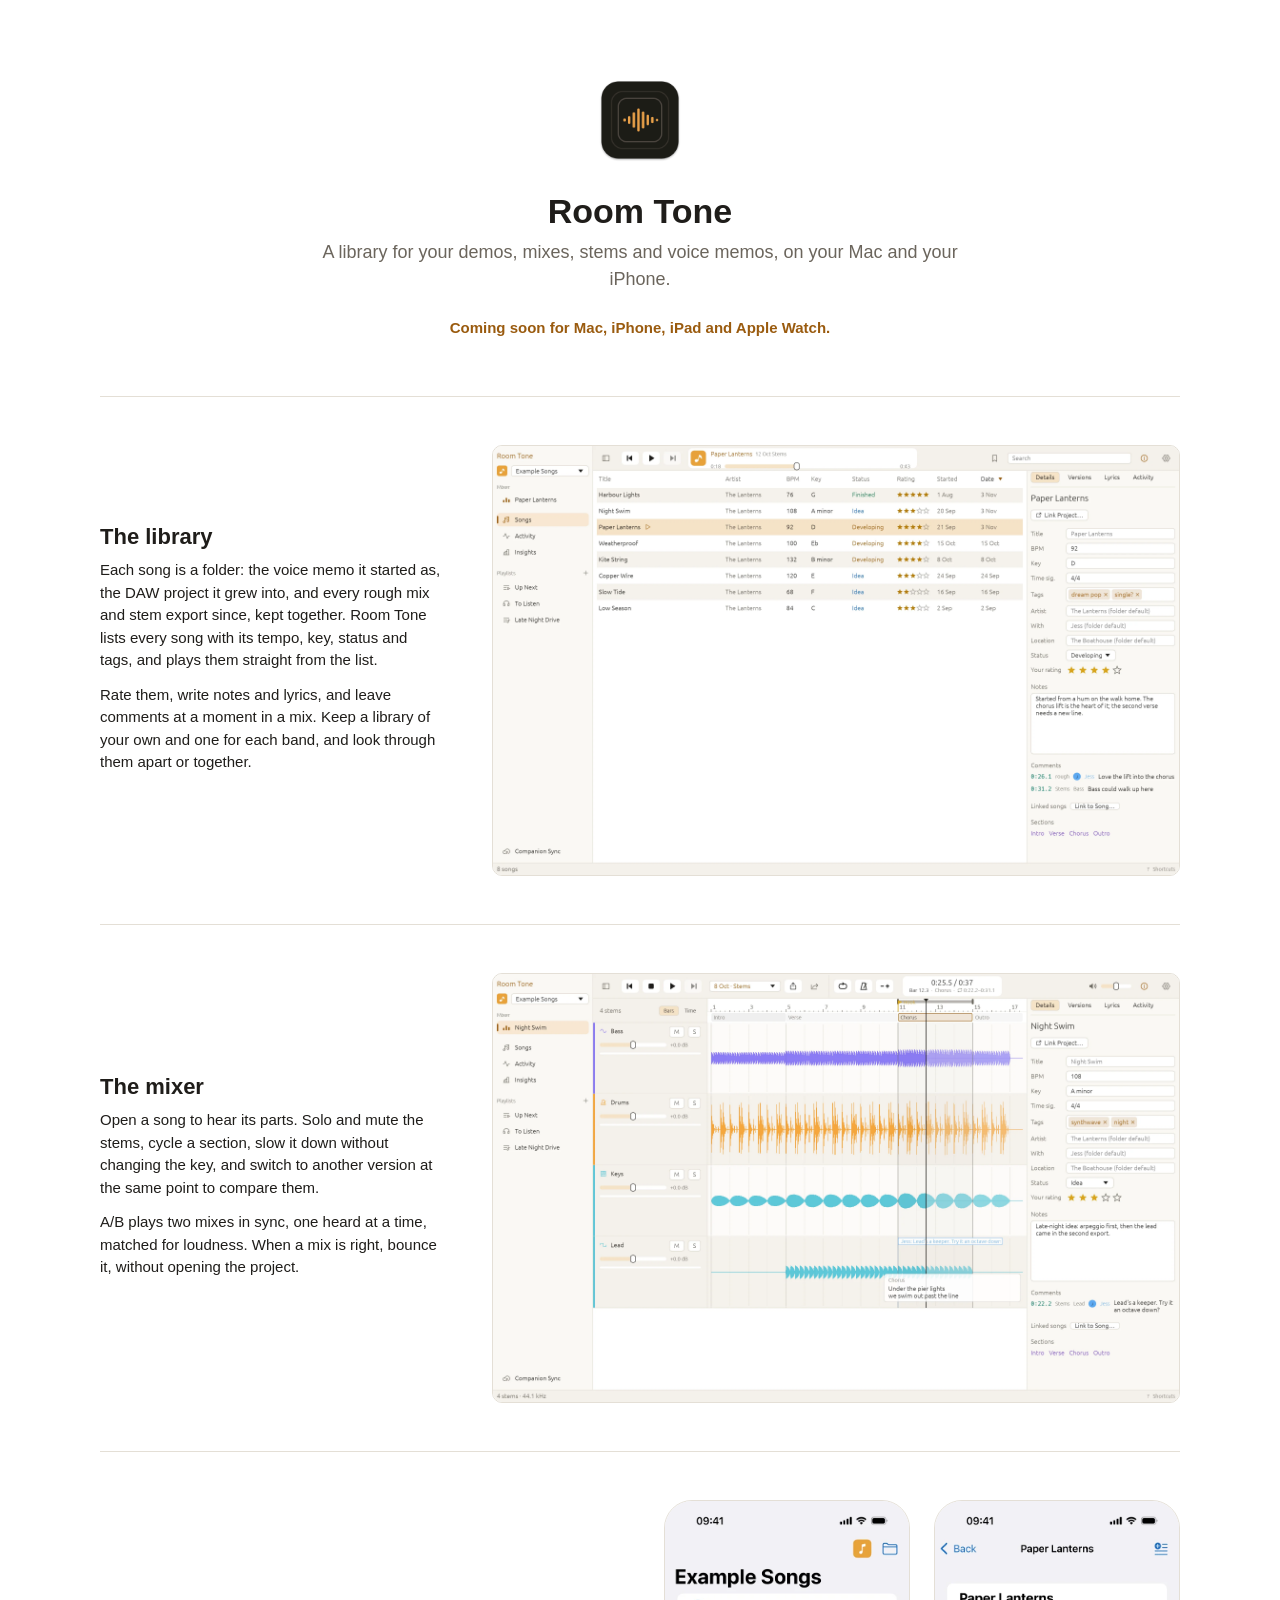
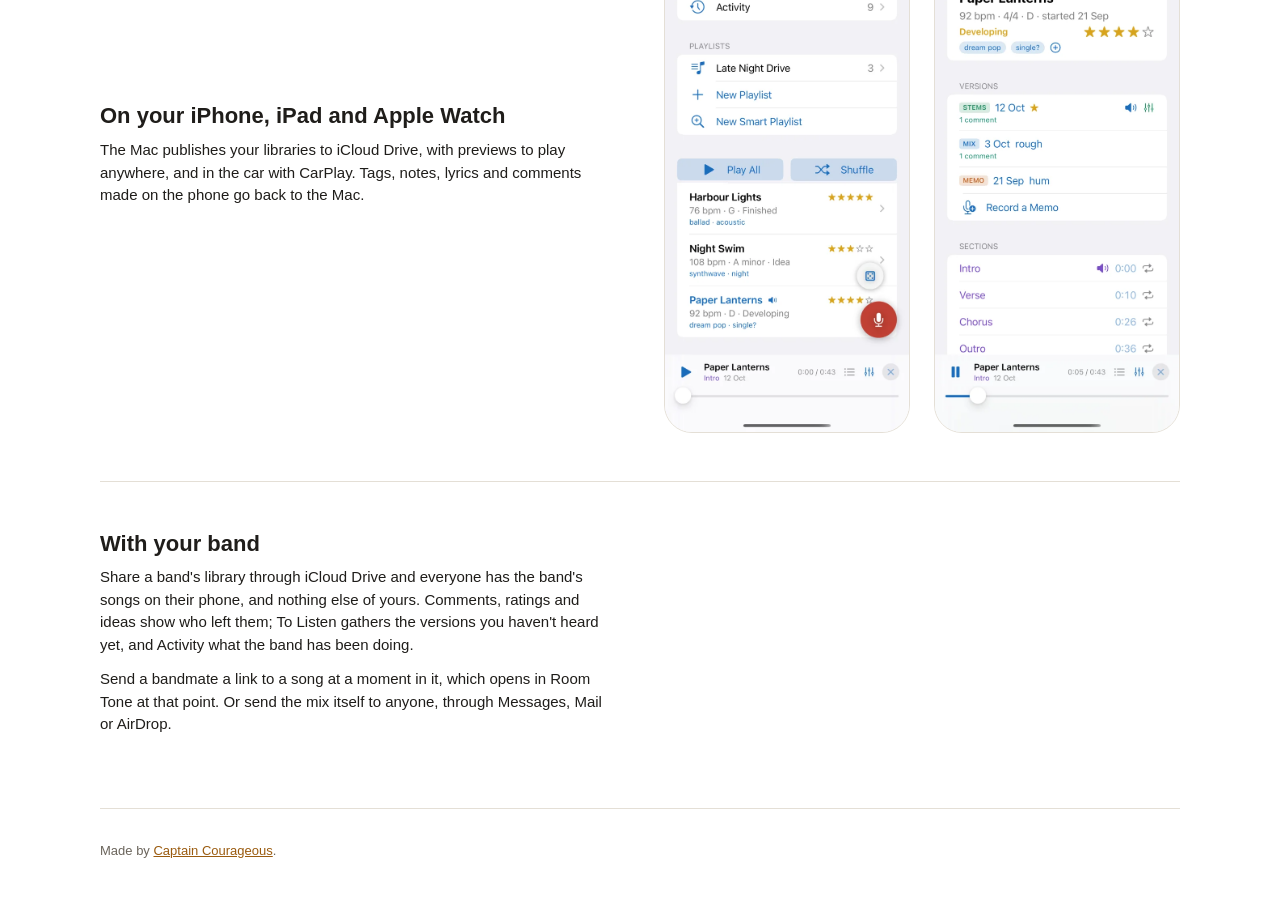
==== index.html @ 8791f187 "The home page's head without the merge's conflict markers Co-Authored-By: Claude Opus 5.5 (1M contex" ====
<!doctype html>
<html lang="en-GB">
<head>
  <meta charset="utf-8">
  <meta name="viewport" content="width=device-width, initial-scale=1">
  <title>Room Tone</title>
  <meta name="description" content="A library for your demos, mixes, stems and voice memos, on your Mac and your iPhone.">
  <meta property="og:title" content="Room Tone">
  <meta property="og:description" content="A library for your demos, mixes, stems and voice memos, on your Mac and your iPhone.">
  <meta property="og:image" content="https://roomtone.cloud/icon.png">
  <meta property="og:url" content="https://roomtone.cloud/">
  <link rel="icon" href="icon.png">
  <link rel="stylesheet" href="style.css">
</head>
<body class="home">
  <header class="intro">
    <img class="icon" src="icon.png" alt="" width="96" height="96">
    <h1>Room Tone</h1>
    <p class="lead">A library for your demos, mixes, stems and voice memos, on your Mac and your iPhone.</p>
    <p class="soon">Coming soon for Mac, iPhone, iPad and Apple Watch.</p>
  </header>

  <main>
    <section class="feature wide">
      <div class="words">
        <h2>The library</h2>
        <p>Each song is a folder: the voice memo it started as, the DAW project it grew into, and every rough mix and stem export since, kept together. Room Tone lists every song with its tempo, key, status and tags, and plays them straight from the list.</p>
        <p>Rate them, write notes and lyrics, and leave comments at a moment in a mix. Keep a library of your own and one for each band, and look through them apart or together.</p>
      </div>
      <figure class="shot mac">
        <picture>
          <source srcset="images/mac-library-dark.webp" media="(prefers-color-scheme: dark)">
          <img src="images/mac-library-light.webp" alt="The library: songs with their tempo, key, status and tags, and the one playing below." width="2880" height="1800" loading="lazy">
        </picture>
      </figure>
    </section>

    <section class="feature wide">
      <div class="words">
        <h2>The mixer</h2>
        <p>Open a song to hear its parts. Solo and mute the stems, cycle a section, slow it down without changing the key, and switch to another version at the same point to compare them.</p>
        <p>A/B plays two mixes in sync, one heard at a time, matched for loudness. When a mix is right, bounce it, without opening the project.</p>
      </div>
      <figure class="shot mac">
        <picture>
          <source srcset="images/mac-mixer-dark.webp" media="(prefers-color-scheme: dark)">
          <img src="images/mac-mixer-light.webp" alt="The mixer: a song's stems as waveforms, with their levels, mutes and solos." width="2880" height="1800" loading="lazy">
        </picture>
      </figure>
    </section>

    <section class="feature">
      <div class="words">
        <h2>On your iPhone, iPad and Apple Watch</h2>
        <p>The Mac publishes your libraries to iCloud Drive, with previews to play anywhere, and in the car with CarPlay. Tags, notes, lyrics and comments made on the phone go back to the Mac.</p>
      </div>
      <figure class="shot phones">
        <picture>
          <source srcset="images/iphone-library-dark.webp" media="(prefers-color-scheme: dark)">
          <img src="images/iphone-library-light.webp" alt="The library on the iPhone: songs with their tempo, key, status and rating, and a playlist." width="603" height="1311" loading="lazy">
        </picture>
        <picture>
          <source srcset="images/iphone-song-dark.webp" media="(prefers-color-scheme: dark)">
          <img src="images/iphone-song-light.webp" alt="A song on the iPhone: its versions, lyrics and sections, with one playing." width="603" height="1311" loading="lazy">
        </picture>
      </figure>
    </section>

    <section class="feature">
      <div class="words">
        <h2>With your band</h2>
        <p>Share a band's library through iCloud Drive and everyone has the band's songs on their phone, and nothing else of yours. Comments, ratings and ideas show who left them; To Listen gathers the versions you haven't heard yet, and Activity what the band has been doing.</p>
        <p>Send a bandmate a link to a song at a moment in it, which opens in Room Tone at that point. Or send the mix itself to anyone, through Messages, Mail or AirDrop.</p>
      </div>
    </section>
  </main>

  <footer>
    <p>Made by <a href="https://captaincourageous.co.uk">Captain Courageous</a>.</p>
  </footer>
</body>
</html>
---- style.css ----
/* Room Tone's own colours: Studio in the dark, Paper in the light. */
:root {
  --bg: #ffffff;
  --panel: #f4f1ec;
  --line: #e4dfd6;
  --text: #1f1d1a;
  --text-dim: #6b655c;
  --accent: #9a5b0f;
  --on-accent: #ffffff;
  color-scheme: light dark;
}
@media (prefers-color-scheme: dark) {
  :root {
    --bg: #171613;
    --panel: #1f1d1a;
    --line: #2e2b26;
    --text: #f3efe8;
    --text-dim: #a39c90;
    --accent: #e8a04a;
    --on-accent: #1a1713;
  }
}
* { box-sizing: border-box; }
body {
  margin: 0;
  background: var(--bg);
  color: var(--text);
  font: 15px/1.5 -apple-system, BlinkMacSystemFont, "Helvetica Neue", sans-serif;
}
a { color: var(--accent); }
a:focus-visible { outline: 2px solid var(--text); outline-offset: 3px; border-radius: 4px; }
.open {
  display: inline-block;
  margin: 20px 0 12px;
  padding: 10px 22px;
  border-radius: 10px;
  background: var(--accent);
  color: var(--on-accent);
  font-weight: 600;
  text-decoration: none;
}

/* The song page, where share links land: one card in the middle. */
body.link {
  min-height: 100vh;
  display: grid;
  place-items: center;
  padding: 24px 16px;
}
.link main { max-width: 420px; text-align: center; }
.link img { width: 72px; height: 72px; border-radius: 16px; }
.link h1 { font-size: 22px; font-weight: 600; margin: 16px 0 4px; }
.link p { margin: 0 0 4px; color: var(--text-dim); }

/* The home page. */
.home { padding: 0 16px; }
.intro {
  max-width: 640px;
  margin: 0 auto;
  padding: 72px 0 56px;
  text-align: center;
}
.icon { width: 96px; height: 96px; border-radius: 21px; }
.intro h1 { font-size: 34px; line-height: 1.2; font-weight: 600; margin: 16px 0 8px; }
.lead { font-size: 18px; color: var(--text-dim); margin: 0; }
.soon { margin: 24px 0 0; font-weight: 600; color: var(--accent); }

main { max-width: 1080px; margin: 0 auto; }
.feature {
  display: grid;
  gap: 24px 48px;
  padding: 48px 0;
  border-top: 1px solid var(--line);
}
.feature h2 { font-size: 22px; line-height: 1.3; font-weight: 600; margin: 0 0 8px; }
.feature p { margin: 0 0 12px; max-width: 34em; }
.shot { margin: 0; }
.shot img { display: block; width: 100%; height: auto; }
.mac img { border-radius: 10px; border: 1px solid var(--line); }
.phones { display: flex; justify-content: center; gap: 24px; }
.phones picture { flex: 0 1 260px; }
.phones img { border-radius: 28px; border: 1px solid var(--line); }
@media (min-width: 820px) {
  .feature { grid-template-columns: 1fr 2fr; align-items: center; }
  .feature:not(.wide) { grid-template-columns: 1fr 1fr; }
  .feature .words { padding-bottom: 12px; }
}

footer {
  max-width: 1080px;
  margin: 0 auto;
  padding: 32px 0 48px;
  border-top: 1px solid var(--line);
  font-size: 13px;
  color: var(--text-dim);
}
footer p { margin: 0; }
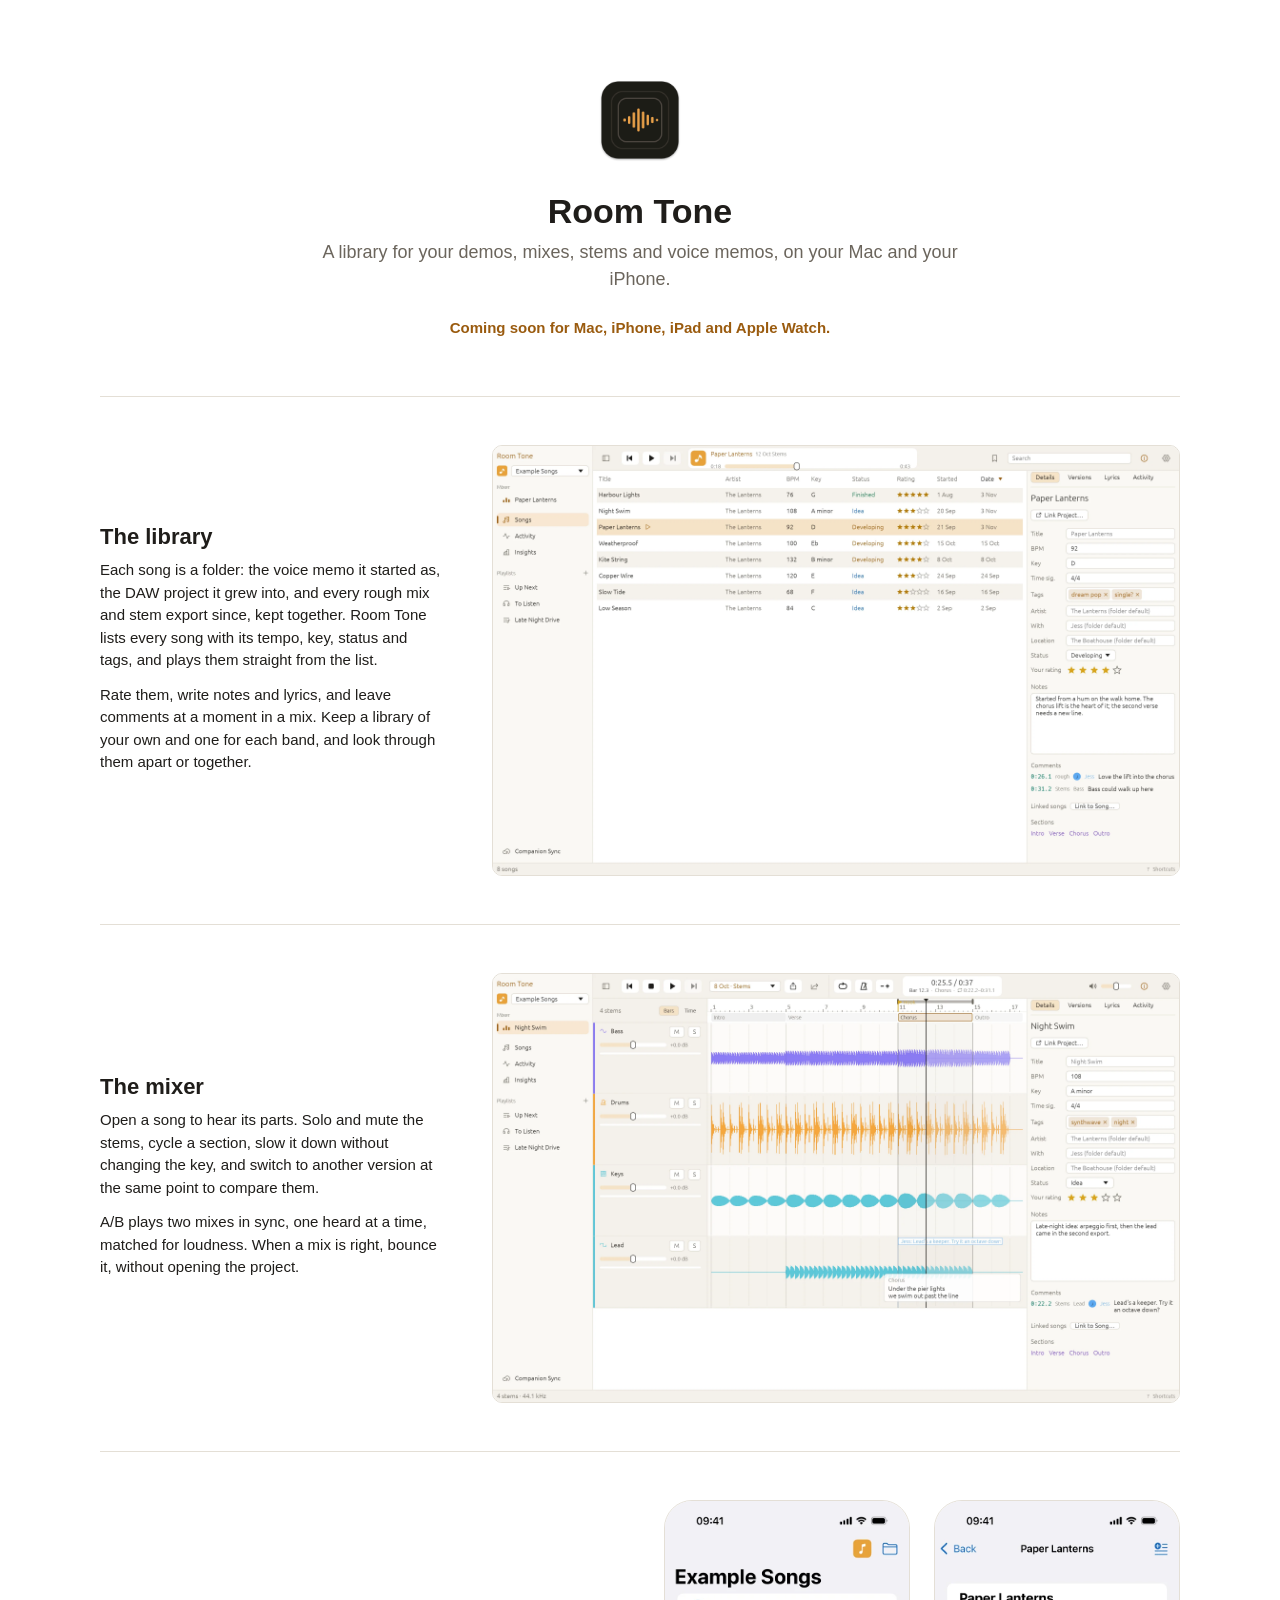
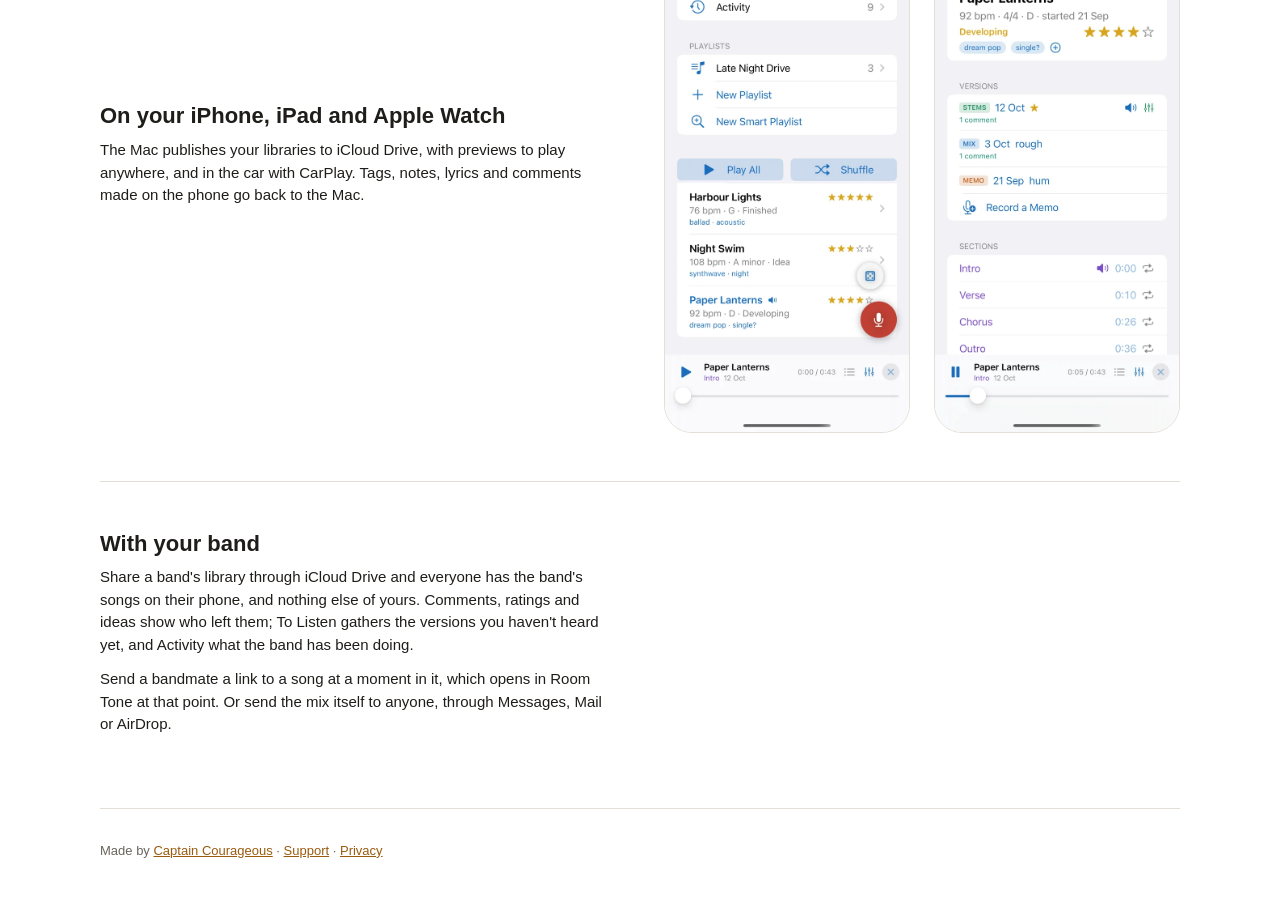
==== commit 910cc5aa: "Privacy and support pages, for App Store Connect, linked from every page App Store Connect asks for " ====
--- a/index.html
+++ b/index.html
@@ -10,7 +10,7 @@
   <meta property="og:image" content="https://roomtone.cloud/icon.png">
   <meta property="og:url" content="https://roomtone.cloud/">
   <link rel="icon" href="icon.png">
-  <link rel="stylesheet" href="style.css">
+  <link rel="stylesheet" href="style.css?3">
 </head>
 <body class="home">
   <header class="intro">
@@ -76,7 +76,7 @@
   </main>
 
   <footer>
-    <p>Made by <a href="https://captaincourageous.co.uk">Captain Courageous</a>.</p>
+    <p>Made by <a href="https://captaincourageous.co.uk">Captain Courageous</a> · <a href="/support">Support</a> · <a href="/privacy">Privacy</a></p>
   </footer>
 </body>
 </html>
--- a/style.css
+++ b/style.css
@@ -51,6 +51,7 @@
 .link img { width: 72px; height: 72px; border-radius: 16px; }
 .link h1 { font-size: 22px; font-weight: 600; margin: 16px 0 4px; }
 .link p { margin: 0 0 4px; color: var(--text-dim); }
+.link .links { margin-top: 24px; font-size: 13px; }
 
 /* The home page. */
 .home { padding: 0 16px; }
@@ -86,6 +87,27 @@
   .feature .words { padding-bottom: 12px; }
 }
 
+/* Pages of text: privacy and support. */
+.page {
+  max-width: 640px;
+  margin: 0 auto;
+  padding: 48px 0 24px;
+}
+.icon.small { width: 48px; height: 48px; border-radius: 11px; }
+.page h1 { font-size: 34px; line-height: 1.2; font-weight: 600; margin: 16px 0 8px; }
+.dim { color: var(--text-dim); margin: 0; }
+.prose { max-width: 640px; padding-bottom: 48px; }
+.prose h2 { font-size: 18px; line-height: 1.3; font-weight: 600; margin: 32px 0 8px; }
+.prose p, .prose ul { margin: 0 0 12px; }
+.prose ul { padding-left: 20px; }
+.prose li { margin-bottom: 6px; }
+.prose code {
+  font: 13px ui-monospace, SFMono-Regular, Menlo, monospace;
+  background: var(--panel);
+  padding: 1px 5px;
+  border-radius: 4px;
+}
+
 footer {
   max-width: 1080px;
   margin: 0 auto;
@@ -95,3 +117,4 @@
   color: var(--text-dim);
 }
 footer p { margin: 0; }
+.prose + footer { max-width: 640px; }
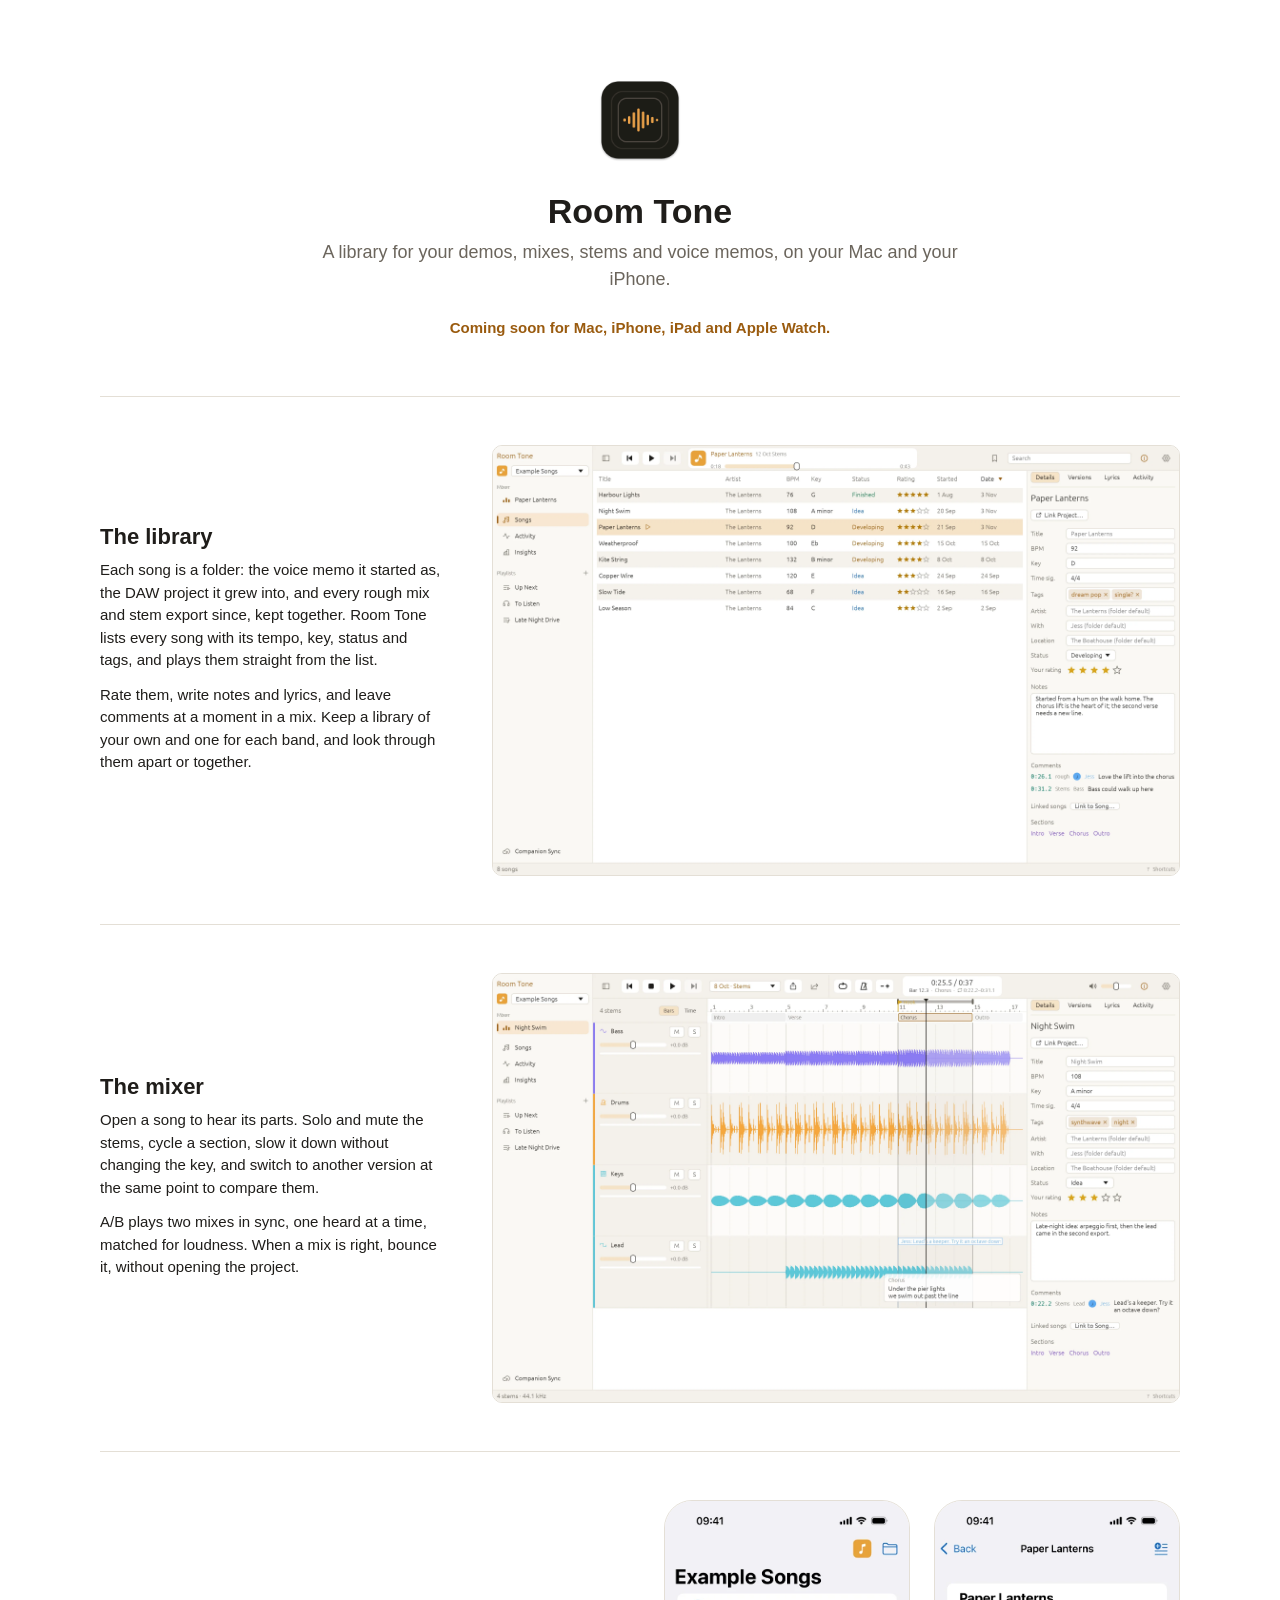
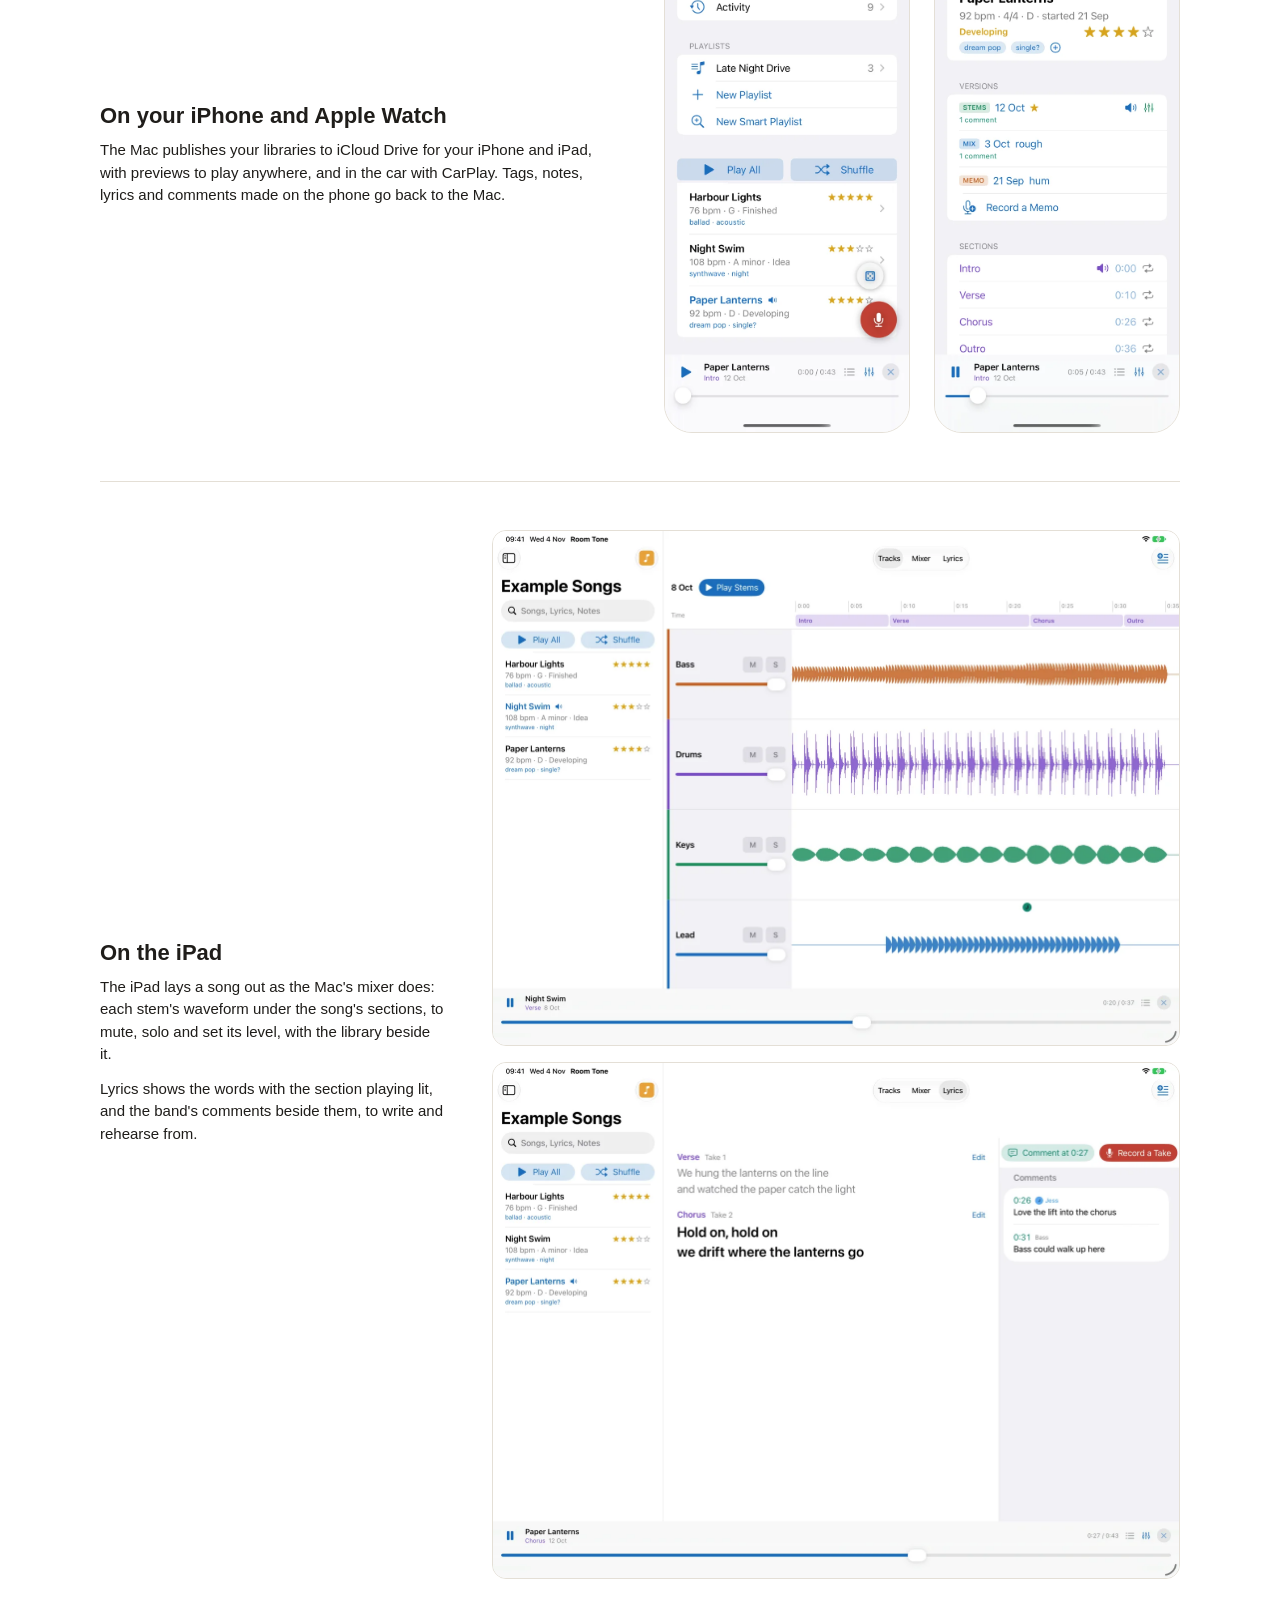
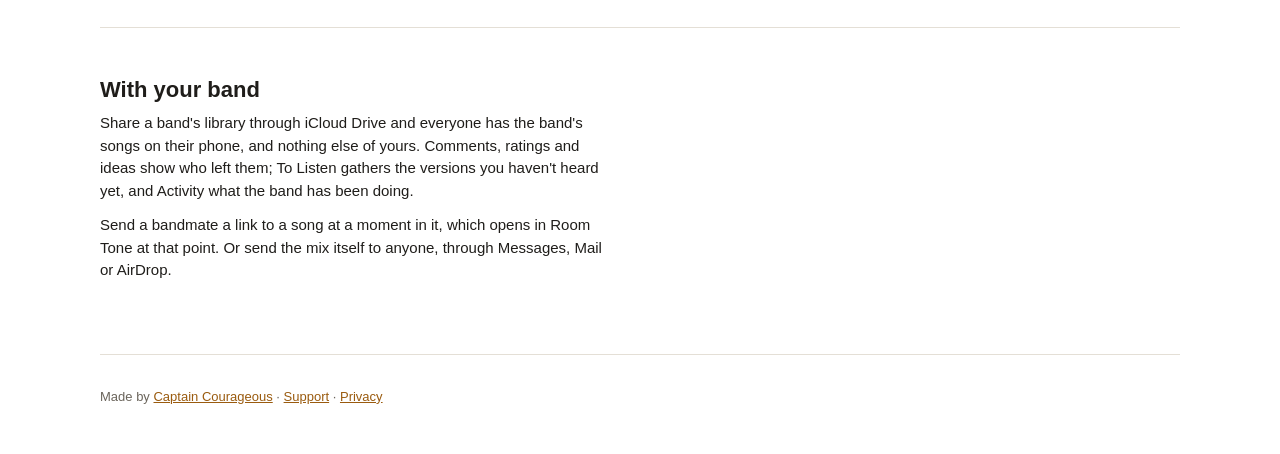
==== commit 1b676f18: "The home page's iPad section: a song's tracks and its lyrics, in light and dark Co-Authored-By: Clau" ====
--- a/index.html
+++ b/index.html
@@ -10,7 +10,7 @@
   <meta property="og:image" content="https://roomtone.cloud/icon.png">
   <meta property="og:url" content="https://roomtone.cloud/">
   <link rel="icon" href="icon.png">
-  <link rel="stylesheet" href="style.css?3">
+  <link rel="stylesheet" href="style.css?5">
 </head>
 <body class="home">
   <header class="intro">
@@ -51,8 +51,8 @@
 
     <section class="feature">
       <div class="words">
-        <h2>On your iPhone, iPad and Apple Watch</h2>
-        <p>The Mac publishes your libraries to iCloud Drive, with previews to play anywhere, and in the car with CarPlay. Tags, notes, lyrics and comments made on the phone go back to the Mac.</p>
+        <h2>On your iPhone and Apple Watch</h2>
+        <p>The Mac publishes your libraries to iCloud Drive for your iPhone and iPad, with previews to play anywhere, and in the car with CarPlay. Tags, notes, lyrics and comments made on the phone go back to the Mac.</p>
       </div>
       <figure class="shot phones">
         <picture>
@@ -62,6 +62,24 @@
         <picture>
           <source srcset="images/iphone-song-dark.webp" media="(prefers-color-scheme: dark)">
           <img src="images/iphone-song-light.webp" alt="A song on the iPhone: its versions, lyrics and sections, with one playing." width="603" height="1311" loading="lazy">
+        </picture>
+      </figure>
+    </section>
+
+    <section class="feature wide">
+      <div class="words">
+        <h2>On the iPad</h2>
+        <p>The iPad lays a song out as the Mac's mixer does: each stem's waveform under the song's sections, to mute, solo and set its level, with the library beside it.</p>
+        <p>Lyrics shows the words with the section playing lit, and the band's comments beside them, to write and rehearse from.</p>
+      </div>
+      <figure class="shot ipad">
+        <picture>
+          <source srcset="images/ipad-tracks-dark.webp" media="(prefers-color-scheme: dark)">
+          <img src="images/ipad-tracks-light.webp" alt="A song on the iPad: its stems as waveforms under its sections, with the library beside it." width="1376" height="1032" loading="lazy">
+        </picture>
+        <picture>
+          <source srcset="images/ipad-lyrics-dark.webp" media="(prefers-color-scheme: dark)">
+          <img src="images/ipad-lyrics-light.webp" alt="A song's lyrics on the iPad, the section playing lit, with comments beside them." width="1376" height="1032" loading="lazy">
         </picture>
       </figure>
     </section>
--- a/style.css
+++ b/style.css
@@ -81,6 +81,8 @@
 .phones { display: flex; justify-content: center; gap: 24px; }
 .phones picture { flex: 0 1 260px; }
 .phones img { border-radius: 28px; border: 1px solid var(--line); }
+.ipad { display: grid; gap: 16px; }
+.ipad img { border-radius: 14px; border: 1px solid var(--line); }
 @media (min-width: 820px) {
   .feature { grid-template-columns: 1fr 2fr; align-items: center; }
   .feature:not(.wide) { grid-template-columns: 1fr 1fr; }
@@ -101,12 +103,10 @@
 .prose p, .prose ul { margin: 0 0 12px; }
 .prose ul { padding-left: 20px; }
 .prose li { margin-bottom: 6px; }
-.prose code {
-  font: 13px ui-monospace, SFMono-Regular, Menlo, monospace;
-  background: var(--panel);
-  padding: 1px 5px;
-  border-radius: 4px;
-}
+/* Justified, with hyphens to keep the spacing even in a narrow column. */
+.prose p, .prose li { text-align: justify; hyphens: auto; }
+/* A folder's path: in a monospace font only, with no box round it to look like spaces. */
+.prose code { font: 0.9em ui-monospace, SFMono-Regular, Menlo, monospace; }
 
 footer {
   max-width: 1080px;
